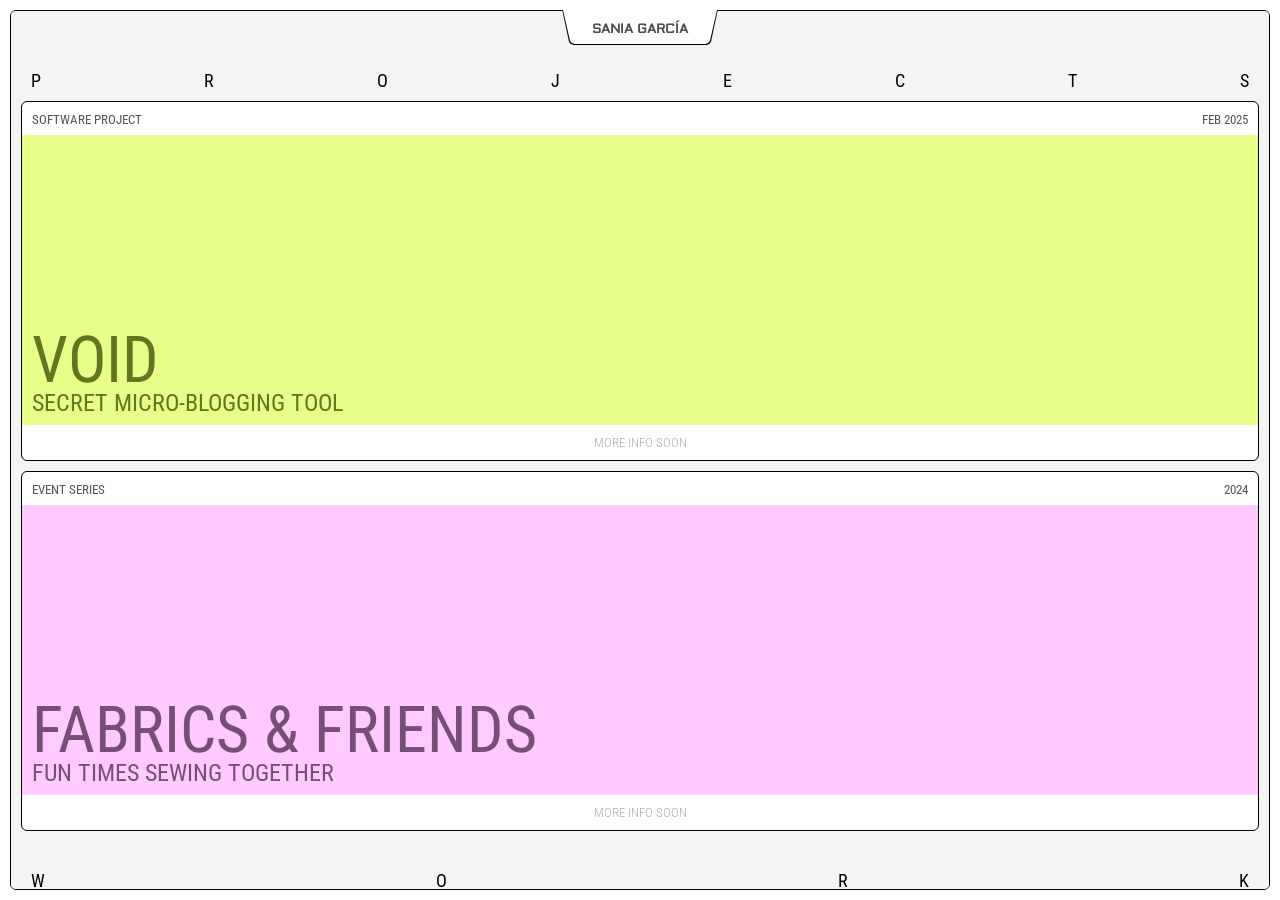
==== index.html @ 5434999c "add contact buttons" ====
<!DOCTYPE html>
<html lang="en">
  <head>
    <meta charset="UTF-8" />
    <meta http-equiv="X-UA-Compatible" content="IE=edge" />
    <meta name="viewport" content="width=device-width, initial-scale=1.0" />
    <title>Sania García: Web Developer</title>
    <link rel="stylesheet" href="style.css" />
    <link rel="stylesheet" href="mediaqueries.css" />
    <!-- Favicons -->
    <link rel="apple-touch-icon" sizes="180x180" href="./assets/favicons/apple-touch-icon.png" />
    <link rel="icon" type="image/png" sizes="32x32" href="./assets/favicons/favicon-32x32.png" />
    <link rel="icon" type="image/png" sizes="16x16" href="./assets/favicons/favicon-16x16.png" />
    <link rel="manifest" href="./assets/favicons/site.webmanifest" />
    <meta name="theme-color" content="#6E6E6E" />
  </head>
  <body>
    <header>
      <nav>
        <button onclick="location.href='/'" class="logo-button">
          <h1>SANIA GARCÍA</h1>
        </button>
      </nav>
    </header>
    <object type="image/svg+xml" data="assets/notch-2.svg" class="notch"></object>
    <div class="window-frame">
      <div class="window-frame-content">
        <section>
          <h2 class="section-title"><span>P</span><span>R</span><span>O</span><span>J</span><span>E</span><span>C</span><span>T</span><span>S</span></h2>
          <div id="project-void" class="project-container">
            <div>
              <div class="project-top-info">
                <p>SOFTWARE PROJECT</p>
                <p>FEB 2025</p>
              </div>
              <div class="project-title-container">
                <h3>VOID</h3>
                <h4>SECRET MICRO-BLOGGING TOOL</h4>
              </div>
              <p class="project-more-info">MORE INFO SOON</p>
              <!-- <div class="description">
                <p>
                  FOT-Matisse Pro EB is a EB OpenType Font. It has been downloaded 1552 times. 5 users have given the font a rating of 4.8 out of 5. You can find more information about FOT-Matisse Pro EB and it's character map in the sections below.
                  Please verify that you're a human to download the font for free
                </p>
              </div> -->
            </div>
          </div>
          <div id="project-fabrics" class="project-container">
            <div>
              <div class="project-top-info">
                <p>EVENT SERIES</p>
                <p>2024</p>
              </div>
              <div class="project-title-container">
                <h3>FABRICS &amp; FRIENDS</h3>
                <h4>FUN TIMES SEWING TOGETHER</h4>
              </div>
              <p class="project-more-info">MORE INFO SOON</p>
              <!-- <div class="description">
                <p>
                  FOT-Matisse Pro EB is a EB OpenType Font. It has been downloaded 1552 times. 5 users have given the font a rating of 4.8 out of 5. You can find more information about FOT-Matisse Pro EB and it's character map in the sections below.
                  Please verify that you're a human to download the font for free
                </p>
              </div> -->
            </div>
          </div>
        </section>
        <section>
          <div class="section-title"><span>W</span><span>O</span><span>R</span><span>K</span></div>
          <div id="work-placeholder">
            <p>MORE INFO SOON</p>
          </div>
        </section>
        <section>
          <div class="section-title"><span>A</span><span>B</span><span>O</span><span>U</span><span>T</span></div>
          <div id="portrait" alt="Sania at her co-working space."></div>
          <p class="description">
            Sania Garcia (1986) is a software developer and designer from Valencia, Spain, currently based in Barcelona. She’s specialised in frontend web development and enjoys collaborating with creative teams and developing unique digital
            experiences.
          </p>
        </section>
        <section>
          <div class="section-title"><span>C</span><span>O</span><span>N</span><span>T</span><span>A</span><span>C</span><span>T</span></div>
          <div id="contact-buttons"></div>
          <button class="contact-button" onclick="window.open('mailto:saniagarciapro@gmail.com', '_blank')">EMAIL</button>
          <button class="contact-button" onclick="window.open('https://t.me/cyberkwin', '_blank')">TELEGRAM</button>
          <button class="contact-button" onclick="window.open('https://www.instagram.com/saniatechnology', '_blank')">INSTAGRAM</button>
          <button class="contact-button" onclick="window.open('https://bsky.app/profile/saniatechnology.bsky.social', '_blank')">BLUESKY</button>
          <button class="contact-button" onclick="window.open('https://github.com/saniagarciadev', '_blank')">GITHUB</button>
        </section>
        <footer>
          <p>© 2025 SANIA GARCIA</p>
        </footer>
      </div>
    </div>
    <script src="script.js"></script>
  </body>
</html>
---- style.css ----
/* GENERAL */

@import url("https://fonts.googleapis.com/css2?family=Roboto+Condensed:wght@300;400;500;600&display=swap");
@import url("https://fonts.googleapis.com/css2?family=Aldrich&display=swap");

* {
  margin: 0;
  padding: 0;
}

body {
  font-family: "Roboto", sans-serif;
  font-weight: 300;
  background-color: #ffffff;
}

html {
  scroll-behavior: smooth;
}

p {
  color: rgb(85, 85, 85);
}

/* TRANSITION */

a,
.btn {
  transition: all 300ms ease;
}

/* WINDOW DECORATION */

.window-frame {
  position: fixed;
  width: calc(100vw - 20px);
  height: calc(100vh - 20px);
  top: 10px;
  left: 10px;
  padding: 0; /* Remove padding */
  background: #f4f4f4;
  overflow: scroll;
  border: 1px solid black;
  border-radius: 6px;
  box-sizing: border-box;
}

.window-frame-content {
  padding: 10px;
  padding-top: 30px;
  display: flex;
  flex-direction: column;
  gap: 10px;
  background-color: #f4f4f4;
}

.notch {
  position: fixed;
  top: 10px;
  left: 50%;
  z-index: 1000;
  transform: translateX(-50%);
}

/* MOBILE NAV */

.logo-button {
  position: fixed;
  top: 21px;
  left: 50%;
  z-index: 10000;
  transform: translateX(-50%);
  color: #4c4c4c;
  font-family: "Aldrich", sans-serif;
  text-decoration: none;
  background: none;
  border: none;
  outline: none;
  cursor: pointer;
}

.logo-button h1 {
  font-size: 0.8rem;
}

/* SECTIONS */

section {
  padding-top: 30px;
  display: flex;
  flex-direction: column;
  gap: 10px;
}

.section-title {
  font-size: 1.1rem;
  font-family: "Roboto Condensed", sans-serif;
  font-weight: 400;
  display: flex;
  justify-content: space-between;
  padding-inline: 10px;
}

.description {
  font-size: 0.9rem;
  padding: 10px;
}

/* PROJECTS SECTION */

.project-container {
  width: 100%;
  background: white;
  overflow: auto;
  border: 1px solid black;
  border-radius: 6px;
  box-sizing: border-box;
}

.project-title-container {
  display: flex;
  flex-direction: column;
  justify-content: flex-end;
  gap: 2px;
  width: 100%;
  height: 290px;
  padding: 10px;
  color: #6e6e6e;
  box-sizing: border-box;
}

.project-title-container h3 {
  font-family: "Roboto Condensed", sans-serif;
  font-size: 4rem;
  font-weight: 400;
  line-height: 3.5rem;
}

.project-title-container h4 {
  font-family: "Roboto Condensed", sans-serif;
  font-size: 1.5rem;
  font-weight: 400;
  line-height: 1.5rem;
}

#project-void .project-title-container {
  background: #e8ff8a;
  color: #64741f;
}

#project-fabrics .project-title-container {
  background: #ffcbfe;
  color: #755074;
}

.project-top-info {
  display: flex;
  justify-content: space-between;
  padding: 10px 10px 8px 10px;
  font-family: "Roboto Condensed", sans-serif;
  font-size: 0.8rem;
  font-weight: 400;
}

.project-more-info {
  /* margin-top: 10px; */
  padding: 10px;
  font-size: 0.8rem;
  text-align: center;
  font-family: "Roboto Condensed", sans-serif;
  color: #aeaeae;
}

/* WORK SECTION */

#work-placeholder {
  display: flex;
  flex-direction: column;
  justify-content: center;
  align-items: center;
  width: 100%;
  height: 200px;
  background-color: #e7e7e7;
  border-radius: 6px;
  box-sizing: border-box;
}

#work-placeholder p {
  font-size: 0.8rem;
  font-family: "Roboto Condensed", sans-serif;
  color: #6e6e6e;
}

/* ABOUT SECTION */

#portrait {
  width: 100%;
  max-width: 500px;
  height: 300px;
  margin: auto;
  background: url("assets/portrait.png") no-repeat center center;
  background-size: cover;
  border-radius: 6px;
}

/* CONTACT */

#contact-buttons {
  display: flex;
  flex-direction: column;
  gap: 20px;
  margin-top: 30px;
}

.contact-button {
  display: flex;
  justify-content: center;
  align-items: center;
  width: 100%;
  height: 50px;
  background: #ffffff;
  color: black;
  border: 1px solid black;
  border-radius: 6px;
  box-sizing: border-box;
  cursor: pointer;
  font-family: "Roboto", sans-serif;
}

/* FOOTER SECTION */

footer {
  display: flex;
  flex-direction: column;
  justify-content: flex-end;
  align-items: center;
  height: 5rem;
  font-size: 0.7rem;
  font-family: "Aldrich", sans-serif;
}

/* ICONS */

/* BUTTONS */
---- mediaqueries.css ----
@media screen and (max-width: 1400px) {
  /* #profile {
    height: 83vh;
    margin-bottom: 6rem;
  }
  .about-containers {
    flex-wrap: wrap;
  }
  #contact,
  #projects {
    height: fit-content;
  } */
}

@media screen and (max-width: 1200px) {
  /* #desktop-nav {
    display: none;
  } */
  /* #hamburger-nav {
    display: flex;
  }
  #experience,
  .experience-details-container {
    margin-top: 2rem;
  }
  #profile,
  .section-container {
    display: block;
  }
  .arrow {
    display: none;
  }
  section,
  .section-container {
    height: fit-content;
  }
  section {
    margin: 0 5%;
  }
  .section__pic-container {
    width: 275px;
    height: auto;
    margin: 0 auto 2rem;
  }
  .about-containers {
    margin-top: 0;
  } */
}

@media screen and (max-height: 600px) {
  /* PROFILE SECTION */
  .hero-image {
    width: 250px;
  }
}

@media screen and (max-width: 600px) {
  /* DESKTOP NAV */
  /* .logo {
    font-size: 1.5rem;
  } */
  /* PROFILE SECTION */
  .hero-image {
    width: 250px;
  }
  #socials-container {
    gap: 1.7rem;
  }
  /* ICONS */
  .icon {
    height: 1.2rem;
  }
  /* #contact,
  footer {
    height: 40vh;
  }
  #profile {
    height: 83vh;
    margin-bottom: 0;
  }
  article {
    font-size: 1rem;
  }
  footer nav {
    height: fit-content;
    margin-bottom: 2rem;
  }
  .about-containers,
  .contact-info-upper-container,
  .btn-container {
    flex-wrap: wrap;
  }
  .contact-info-container {
    margin: 0;
  }
  .contact-info-container p,
  .nav-links li a {
    font-size: 1rem;
  }
  .experience-sub-title {
    font-size: 1.25rem;
  }
  .logo {
    font-size: 1.5rem;
  }
  .nav-links {
    flex-direction: column;
    gap: 0.5rem;
    text-align: center;
  }
  .section__pic-container {
    width: 46vw;
    height: auto;
    justify-content: center;
  }
  .section__text__p2 {
    font-size: 1.25rem;
  }
  .title {
    font-size: 2rem;
  }
  .text-container {
    text-align: justify;
  } */
}
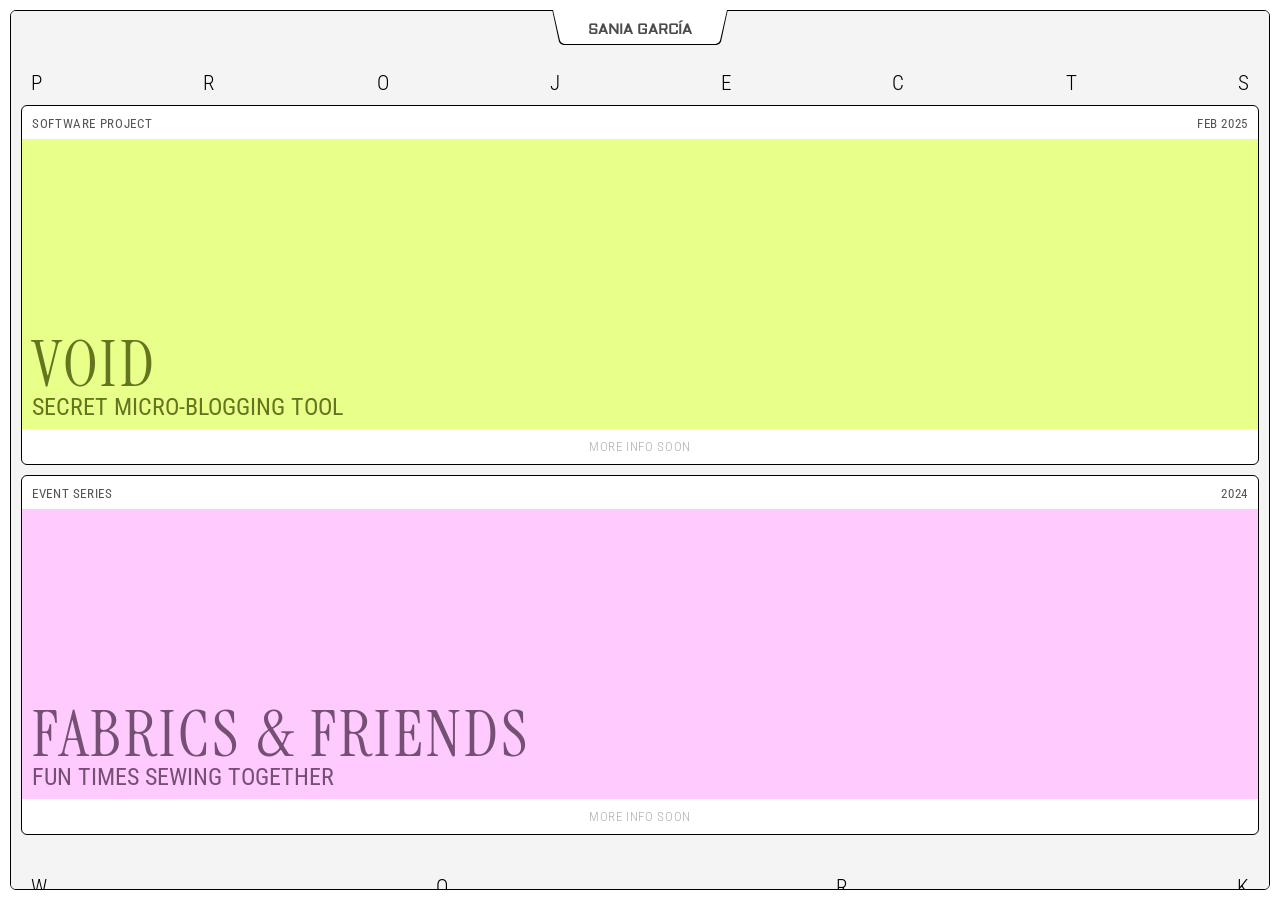
==== commit 5459450c: "fix notch width" ====
--- a/index.html
+++ b/index.html
@@ -22,7 +22,7 @@
         </button>
       </nav>
     </header>
-    <object type="image/svg+xml" data="assets/notch-2.svg" class="notch"></object>
+    <object type="image/svg+xml" data="assets/notch-3.svg" class="notch"></object>
     <div class="window-frame">
       <div class="window-frame-content">
         <section>
--- a/style.css
+++ b/style.css
@@ -2,6 +2,7 @@
 
 @import url("https://fonts.googleapis.com/css2?family=Roboto+Condensed:wght@300;400;500;600&display=swap");
 @import url("https://fonts.googleapis.com/css2?family=Aldrich&display=swap");
+@import url("https://fonts.googleapis.com/css2?family=Instrument+Serif:wght@400&display=swap");
 
 * {
   margin: 0;
@@ -80,7 +81,7 @@
 }
 
 .logo-button h1 {
-  font-size: 0.8rem;
+  font-size: 0.9rem;
 }
 
 /* SECTIONS */
@@ -93,9 +94,9 @@
 }
 
 .section-title {
-  font-size: 1.1rem;
-  font-family: "Roboto Condensed", sans-serif;
-  font-weight: 400;
+  font-size: 1.3rem;
+  font-family: "Roboto Condensed", sans-serif;
+  font-weight: 300;
   display: flex;
   justify-content: space-between;
   padding-inline: 10px;
@@ -117,6 +118,16 @@
   box-sizing: border-box;
 }
 
+.project-top-info {
+  display: flex;
+  justify-content: space-between;
+  padding: 10px 10px 8px 10px;
+  font-family: "Roboto Condensed", sans-serif;
+  font-size: 0.8rem;
+  font-weight: 400;
+  letter-spacing: 0.05em;
+}
+
 .project-title-container {
   display: flex;
   flex-direction: column;
@@ -130,10 +141,11 @@
 }
 
 .project-title-container h3 {
-  font-family: "Roboto Condensed", sans-serif;
+  font-family: "Instrument Serif", sans-serif;
   font-size: 4rem;
   font-weight: 400;
   line-height: 3.5rem;
+  letter-spacing: 0.05em;
 }
 
 .project-title-container h4 {
@@ -153,15 +165,6 @@
   color: #755074;
 }
 
-.project-top-info {
-  display: flex;
-  justify-content: space-between;
-  padding: 10px 10px 8px 10px;
-  font-family: "Roboto Condensed", sans-serif;
-  font-size: 0.8rem;
-  font-weight: 400;
-}
-
 .project-more-info {
   /* margin-top: 10px; */
   padding: 10px;
@@ -169,6 +172,7 @@
   text-align: center;
   font-family: "Roboto Condensed", sans-serif;
   color: #aeaeae;
+  letter-spacing: 0.05em;
 }
 
 /* WORK SECTION */
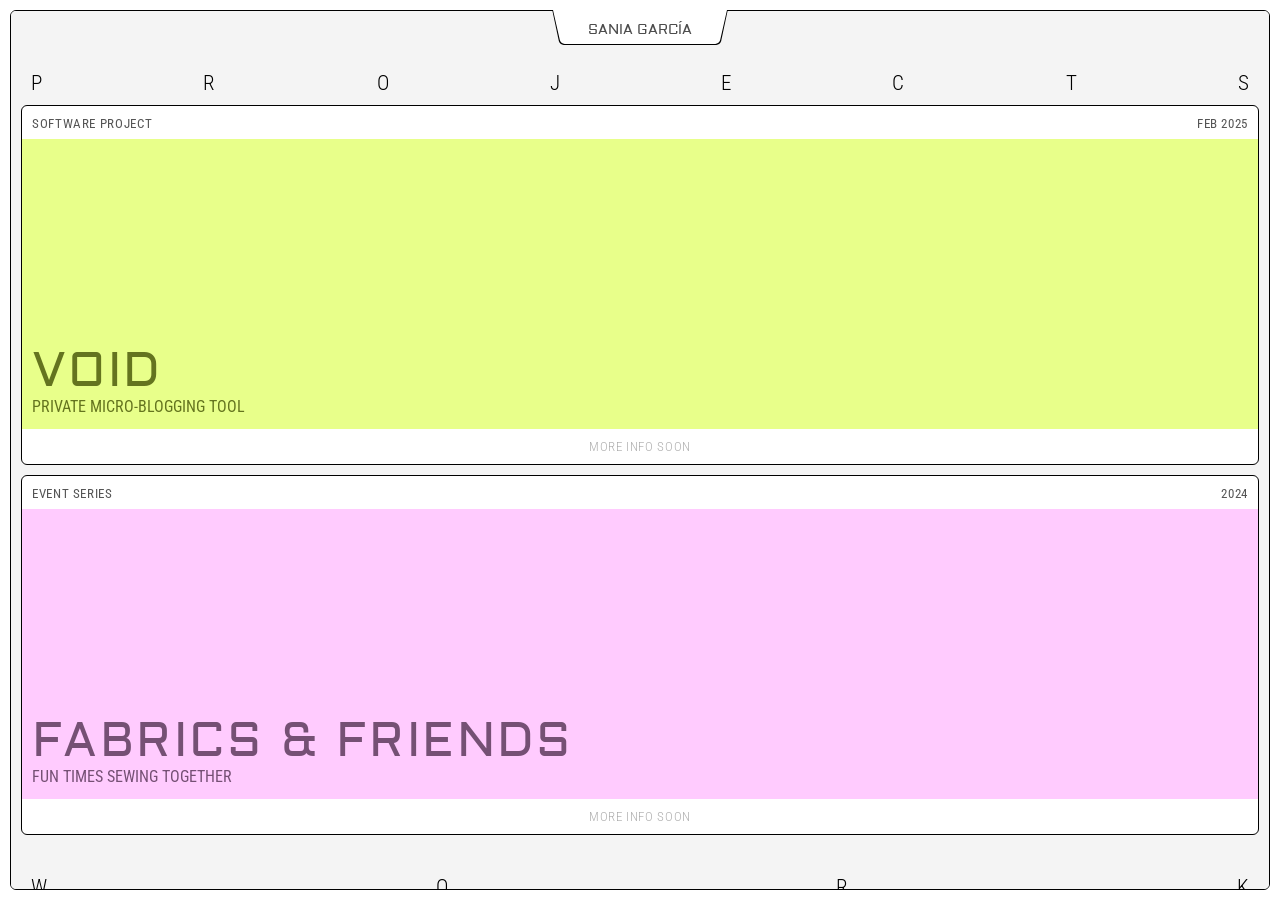
==== commit 2378a698: "complete about text" ====
--- a/index.html
+++ b/index.html
@@ -35,7 +35,7 @@
               </div>
               <div class="project-title-container">
                 <h3>VOID</h3>
-                <h4>SECRET MICRO-BLOGGING TOOL</h4>
+                <h4>PRIVATE MICRO-BLOGGING TOOL</h4>
               </div>
               <p class="project-more-info">MORE INFO SOON</p>
               <!-- <div class="description">
@@ -76,18 +76,21 @@
           <div class="section-title"><span>A</span><span>B</span><span>O</span><span>U</span><span>T</span></div>
           <div id="portrait" alt="Sania at her co-working space."></div>
           <p class="description">
-            Sania Garcia (1986) is a software developer and designer from Valencia, Spain, currently based in Barcelona. She’s specialised in frontend web development and enjoys collaborating with creative teams and developing unique digital
-            experiences.
+            I’m a software developer and designer from Valencia, Spain, currently based in Barcelona. I became a developer in Berlin, Germany, where I lived and worked for a few years.
+            <br />
+            <br />
+            I’ve specialised in frontend development because I’m passionate about making software look and feel sleek and intuitive, but I enjoy learning about all aspects of the web, and enjoy collaborating with creative teams to develop unique,
+            useful, (playful?) digital experiences.
           </p>
         </section>
         <section>
           <div class="section-title"><span>C</span><span>O</span><span>N</span><span>T</span><span>A</span><span>C</span><span>T</span></div>
-          <div id="contact-buttons"></div>
-          <button class="contact-button" onclick="window.open('mailto:saniagarciapro@gmail.com', '_blank')">EMAIL</button>
-          <button class="contact-button" onclick="window.open('https://t.me/cyberkwin', '_blank')">TELEGRAM</button>
-          <button class="contact-button" onclick="window.open('https://www.instagram.com/saniatechnology', '_blank')">INSTAGRAM</button>
-          <button class="contact-button" onclick="window.open('https://bsky.app/profile/saniatechnology.bsky.social', '_blank')">BLUESKY</button>
-          <button class="contact-button" onclick="window.open('https://github.com/saniagarciadev', '_blank')">GITHUB</button>
+          <div id="contact-buttons">
+            <button class="contact-button" onclick="window.open('mailto:saniagarciapro@gmail.com', '_blank')">EMAIL</button>
+            <button class="contact-button" onclick="window.open('https://t.me/cyberkwin', '_blank')">TELEGRAM</button>
+            <button class="contact-button" onclick="window.open('https://www.instagram.com/saniatechnology', '_blank')">INSTAGRAM</button>
+            <button class="contact-button" onclick="window.open('https://github.com/saniatechnology', '_blank')">GITHUB</button>
+          </div>
         </section>
         <footer>
           <p>© 2025 SANIA GARCIA</p>
--- a/style.css
+++ b/style.css
@@ -82,6 +82,7 @@
 
 .logo-button h1 {
   font-size: 0.9rem;
+  font-weight: 400;
 }
 
 /* SECTIONS */
@@ -141,16 +142,16 @@
 }
 
 .project-title-container h3 {
-  font-family: "Instrument Serif", sans-serif;
-  font-size: 4rem;
-  font-weight: 400;
-  line-height: 3.5rem;
+  font-family: "Aldrich", sans-serif;
+  font-size: 3rem;
+  font-weight: 400;
+  line-height: 2.6rem;
   letter-spacing: 0.05em;
 }
 
 .project-title-container h4 {
   font-family: "Roboto Condensed", sans-serif;
-  font-size: 1.5rem;
+  font-size: 1rem;
   font-weight: 400;
   line-height: 1.5rem;
 }
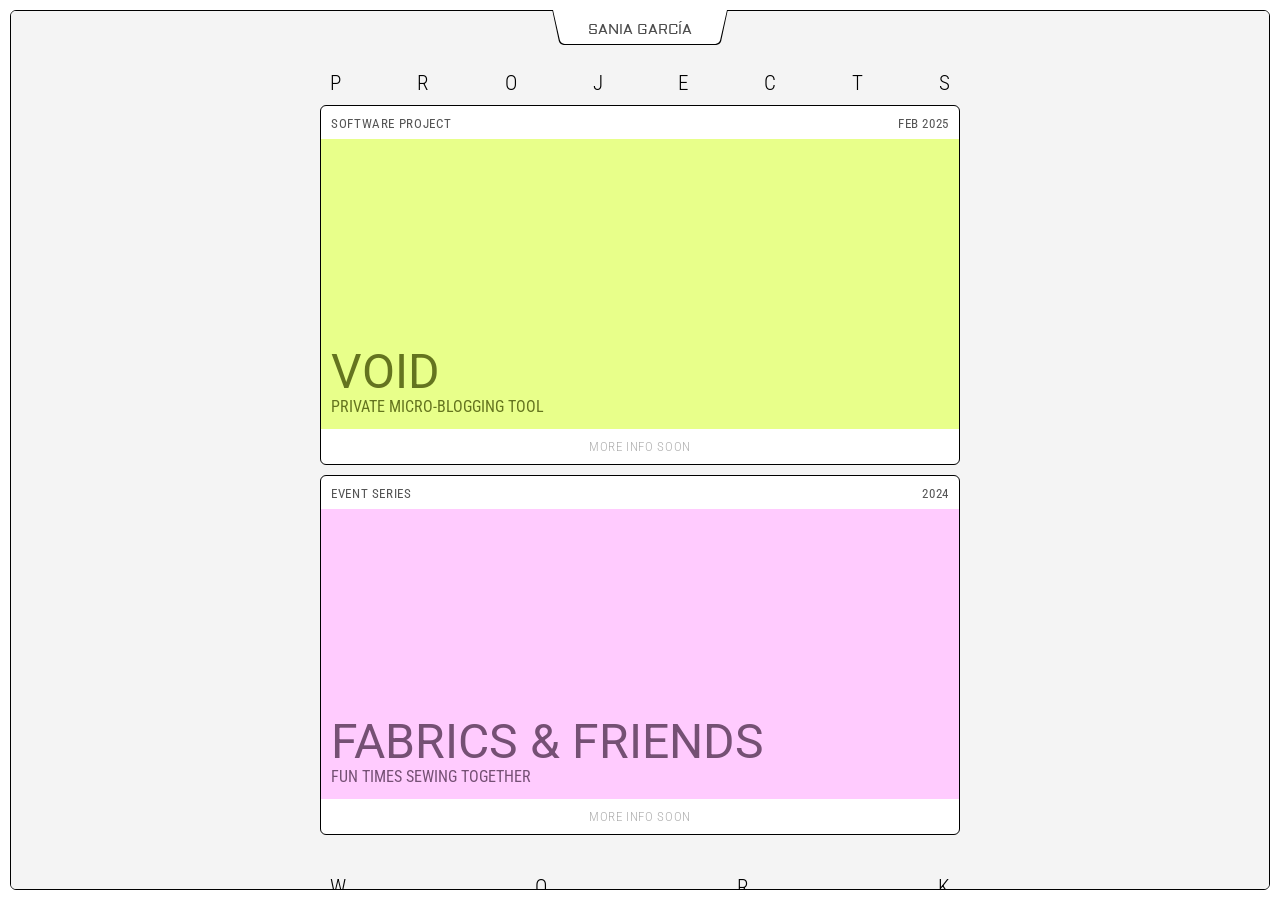
==== commit f1caf1b4: "fix desktop view" ====
--- a/index.html
+++ b/index.html
@@ -74,14 +74,16 @@
         </section>
         <section>
           <div class="section-title"><span>A</span><span>B</span><span>O</span><span>U</span><span>T</span></div>
-          <div id="portrait" alt="Sania at her co-working space."></div>
-          <p class="description">
-            I’m a software developer and designer from Valencia, Spain, currently based in Barcelona. I became a developer in Berlin, Germany, where I lived and worked for a few years.
-            <br />
-            <br />
-            I’ve specialised in frontend development because I’m passionate about making software look and feel sleek and intuitive, but I enjoy learning about all aspects of the web, and enjoy collaborating with creative teams to develop unique,
-            useful, (playful?) digital experiences.
-          </p>
+          <div class="about-content">
+            <div id="portrait" alt="Sania at her co-working space."></div>
+            <p class="description">
+              I’m a software developer and designer from Valencia, Spain, currently based in Barcelona. I became a developer in Berlin, Germany, where I lived and worked for a few years.
+              <br />
+              <br />
+              I’ve specialised in frontend development because I’m passionate about making software look and feel sleek and intuitive, but I enjoy learning about all aspects of the web, and enjoy collaborating with creative teams to develop unique,
+              useful, (playful?) digital experiences.
+            </p>
+          </div>
         </section>
         <section>
           <div class="section-title"><span>C</span><span>O</span><span>N</span><span>T</span><span>A</span><span>C</span><span>T</span></div>
--- a/style.css
+++ b/style.css
@@ -3,6 +3,7 @@
 @import url("https://fonts.googleapis.com/css2?family=Roboto+Condensed:wght@300;400;500;600&display=swap");
 @import url("https://fonts.googleapis.com/css2?family=Aldrich&display=swap");
 @import url("https://fonts.googleapis.com/css2?family=Instrument+Serif:wght@400&display=swap");
+@import url("https://fonts.googleapis.com/css2?family=Roboto:wght@300;400;500;600&display=swap");
 
 * {
   margin: 0;
@@ -142,11 +143,11 @@
 }
 
 .project-title-container h3 {
-  font-family: "Aldrich", sans-serif;
+  font-family: "Roboto", sans-serif;
   font-size: 3rem;
   font-weight: 400;
   line-height: 2.6rem;
-  letter-spacing: 0.05em;
+  /* letter-spacing: 0.05em; */
 }
 
 .project-title-container h4 {
@@ -197,6 +198,12 @@
 }
 
 /* ABOUT SECTION */
+
+.about-content {
+  display: flex;
+  flex-direction: column;
+  gap: 10px;
+}
 
 #portrait {
   width: 100%;
--- a/mediaqueries.css
+++ b/mediaqueries.css
@@ -1,125 +1,26 @@
-@media screen and (max-width: 1400px) {
-  /* #profile {
-    height: 83vh;
-    margin-bottom: 6rem;
-  }
-  .about-containers {
-    flex-wrap: wrap;
-  }
-  #contact,
-  #projects {
-    height: fit-content;
-  } */
-}
-
-@media screen and (max-width: 1200px) {
-  /* #desktop-nav {
-    display: none;
-  } */
-  /* #hamburger-nav {
-    display: flex;
-  }
-  #experience,
-  .experience-details-container {
-    margin-top: 2rem;
-  }
-  #profile,
-  .section-container {
-    display: block;
-  }
-  .arrow {
-    display: none;
-  }
-  section,
-  .section-container {
-    height: fit-content;
-  }
-  section {
-    margin: 0 5%;
-  }
-  .section__pic-container {
-    width: 275px;
-    height: auto;
-    margin: 0 auto 2rem;
-  }
-  .about-containers {
-    margin-top: 0;
-  } */
-}
-
-@media screen and (max-height: 600px) {
-  /* PROFILE SECTION */
-  .hero-image {
-    width: 250px;
+@media screen and (min-width: 600px) {
+  .window-frame-content {
+    width: 80%;
+    margin: auto;
   }
 }
 
-@media screen and (max-width: 600px) {
-  /* DESKTOP NAV */
-  /* .logo {
-    font-size: 1.5rem;
-  } */
-  /* PROFILE SECTION */
-  .hero-image {
-    width: 250px;
+@media screen and (min-width: 900px) {
+  .window-frame-content {
+    width: 40rem;
+    margin: auto;
   }
-  #socials-container {
-    gap: 1.7rem;
+
+  .about-content {
+    flex-direction: row;
+    gap: 10px;
   }
-  /* ICONS */
-  .icon {
-    height: 1.2rem;
+
+  #portrait {
+    width: 100rem;
+    margin-top: 10px;
+    background: url("assets/portrait.png") no-repeat center center;
+    background-size: cover;
+    border-radius: 6px;
   }
-  /* #contact,
-  footer {
-    height: 40vh;
-  }
-  #profile {
-    height: 83vh;
-    margin-bottom: 0;
-  }
-  article {
-    font-size: 1rem;
-  }
-  footer nav {
-    height: fit-content;
-    margin-bottom: 2rem;
-  }
-  .about-containers,
-  .contact-info-upper-container,
-  .btn-container {
-    flex-wrap: wrap;
-  }
-  .contact-info-container {
-    margin: 0;
-  }
-  .contact-info-container p,
-  .nav-links li a {
-    font-size: 1rem;
-  }
-  .experience-sub-title {
-    font-size: 1.25rem;
-  }
-  .logo {
-    font-size: 1.5rem;
-  }
-  .nav-links {
-    flex-direction: column;
-    gap: 0.5rem;
-    text-align: center;
-  }
-  .section__pic-container {
-    width: 46vw;
-    height: auto;
-    justify-content: center;
-  }
-  .section__text__p2 {
-    font-size: 1.25rem;
-  }
-  .title {
-    font-size: 2rem;
-  }
-  .text-container {
-    text-align: justify;
-  } */
 }
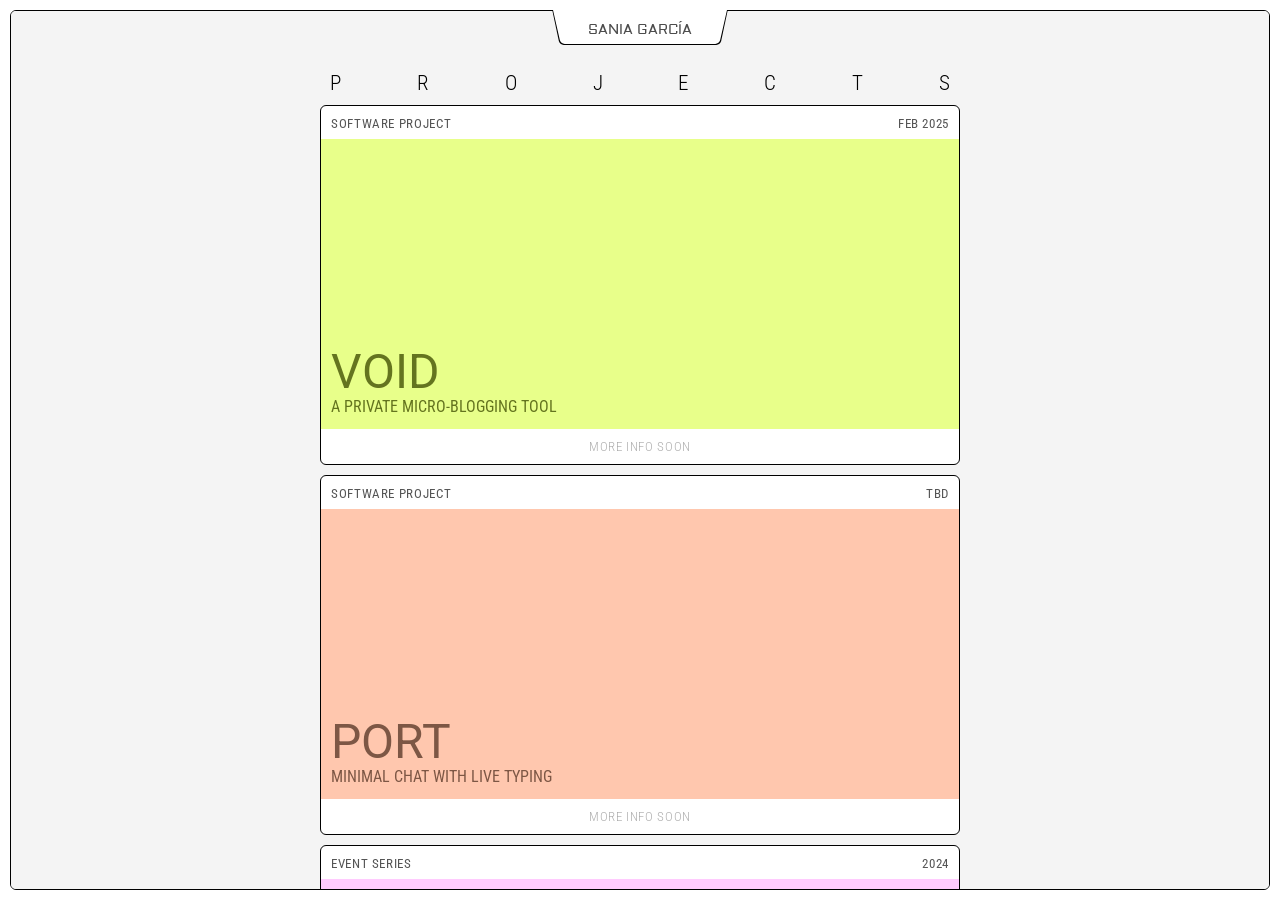
==== commit 093f7e31: "add project port" ====
--- a/index.html
+++ b/index.html
@@ -35,7 +35,26 @@
               </div>
               <div class="project-title-container">
                 <h3>VOID</h3>
-                <h4>PRIVATE MICRO-BLOGGING TOOL</h4>
+                <h4>A PRIVATE MICRO-BLOGGING TOOL</h4>
+              </div>
+              <p class="project-more-info">MORE INFO SOON</p>
+              <!-- <div class="description">
+                <p>
+                  FOT-Matisse Pro EB is a EB OpenType Font. It has been downloaded 1552 times. 5 users have given the font a rating of 4.8 out of 5. You can find more information about FOT-Matisse Pro EB and it's character map in the sections below.
+                  Please verify that you're a human to download the font for free
+                </p>
+              </div> -->
+            </div>
+          </div>
+          <div id="project-port" class="project-container">
+            <div>
+              <div class="project-top-info">
+                <p>SOFTWARE PROJECT</p>
+                <p>TBD</p>
+              </div>
+              <div class="project-title-container">
+                <h3>PORT</h3>
+                <h4>MINIMAL CHAT WITH LIVE TYPING</h4>
               </div>
               <p class="project-more-info">MORE INFO SOON</p>
               <!-- <div class="description">
--- a/style.css
+++ b/style.css
@@ -162,6 +162,11 @@
   color: #64741f;
 }
 
+#project-port .project-title-container {
+  background: #ffc7ae;
+  color: #7d5745;
+}
+
 #project-fabrics .project-title-container {
   background: #ffcbfe;
   color: #755074;
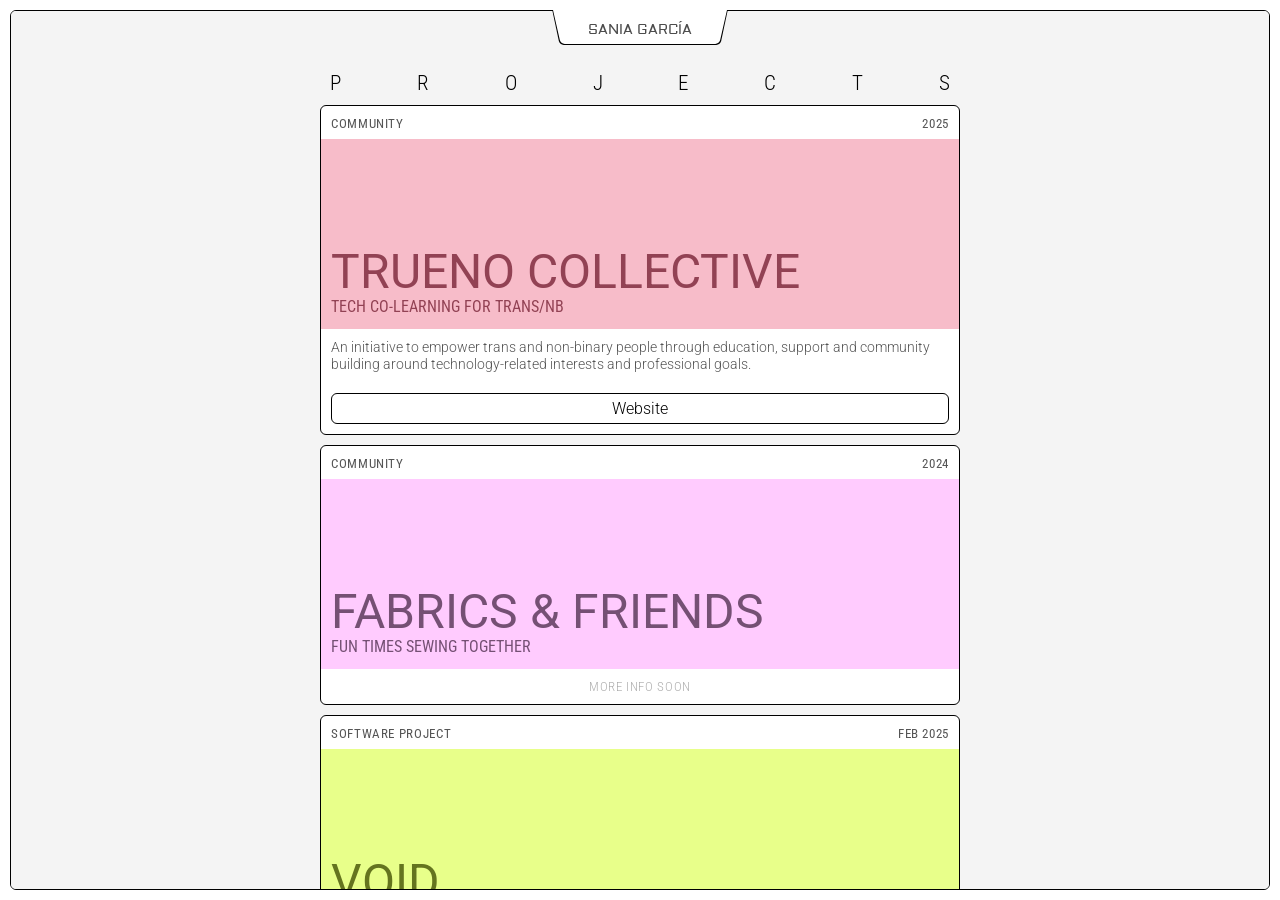
==== commit 14d2f6ca: "add project trueno" ====
--- a/index.html
+++ b/index.html
@@ -27,6 +27,37 @@
       <div class="window-frame-content">
         <section>
           <h2 class="section-title"><span>P</span><span>R</span><span>O</span><span>J</span><span>E</span><span>C</span><span>T</span><span>S</span></h2>
+          <div id="project-trueno" class="project-container">
+            <div>
+              <div class="project-top-info">
+                <p>COMMUNITY</p>
+                <p>2025</p>
+              </div>
+              <div class="project-title-container">
+                <h3>TRUENO COLLECTIVE</h3>
+                <h4>TECH CO-LEARNING FOR TRANS/NB</h4>
+              </div>
+              <div class="description">
+                <p>An initiative to empower trans and non-binary people through education, support and community building around technology-related interests and professional goals.</p>
+              </div>
+              <div class="project-links">
+                <a href="https://trueno.space/" target="_blank">Website</a>
+              </div>
+            </div>
+          </div>
+          <div id="project-fabrics" class="project-container">
+            <div>
+              <div class="project-top-info">
+                <p>COMMUNITY</p>
+                <p>2024</p>
+              </div>
+              <div class="project-title-container">
+                <h3>FABRICS &amp; FRIENDS</h3>
+                <h4>FUN TIMES SEWING TOGETHER</h4>
+              </div>
+              <p class="project-more-info">MORE INFO SOON</p>
+            </div>
+          </div>
           <div id="project-void" class="project-container">
             <div>
               <div class="project-top-info">
@@ -55,25 +86,6 @@
               <div class="project-title-container">
                 <h3>PORT</h3>
                 <h4>MINIMAL CHAT WITH LIVE TYPING</h4>
-              </div>
-              <p class="project-more-info">MORE INFO SOON</p>
-              <!-- <div class="description">
-                <p>
-                  FOT-Matisse Pro EB is a EB OpenType Font. It has been downloaded 1552 times. 5 users have given the font a rating of 4.8 out of 5. You can find more information about FOT-Matisse Pro EB and it's character map in the sections below.
-                  Please verify that you're a human to download the font for free
-                </p>
-              </div> -->
-            </div>
-          </div>
-          <div id="project-fabrics" class="project-container">
-            <div>
-              <div class="project-top-info">
-                <p>EVENT SERIES</p>
-                <p>2024</p>
-              </div>
-              <div class="project-title-container">
-                <h3>FABRICS &amp; FRIENDS</h3>
-                <h4>FUN TIMES SEWING TOGETHER</h4>
               </div>
               <p class="project-more-info">MORE INFO SOON</p>
               <!-- <div class="description">
--- a/style.css
+++ b/style.css
@@ -136,7 +136,7 @@
   justify-content: flex-end;
   gap: 2px;
   width: 100%;
-  height: 290px;
+  height: 190px;
   padding: 10px;
   color: #6e6e6e;
   box-sizing: border-box;
@@ -157,6 +157,16 @@
   line-height: 1.5rem;
 }
 
+#project-trueno .project-title-container {
+  background: #f7bcc9;
+  color: #924254;
+}
+
+#project-fabrics .project-title-container {
+  background: #ffcbfe;
+  color: #755074;
+}
+
 #project-void .project-title-container {
   background: #e8ff8a;
   color: #64741f;
@@ -167,11 +177,6 @@
   color: #7d5745;
 }
 
-#project-fabrics .project-title-container {
-  background: #ffcbfe;
-  color: #755074;
-}
-
 .project-more-info {
   /* margin-top: 10px; */
   padding: 10px;
@@ -180,6 +185,28 @@
   font-family: "Roboto Condensed", sans-serif;
   color: #aeaeae;
   letter-spacing: 0.05em;
+}
+
+.project-links {
+  display: flex;
+  justify-content: center;
+  align-items: center;
+  gap: 10px;
+  padding: 10px;
+}
+
+.project-links a {
+  width: 100%;
+  text-align: center;
+  text-decoration: none;
+  color: #000000;
+  border: #000000 1px solid;
+  border-radius: 6px;
+  padding: 5px 10px;
+}
+.project-links a:hover {
+  background: #000000;
+  color: #ffffff;
 }
 
 /* WORK SECTION */
